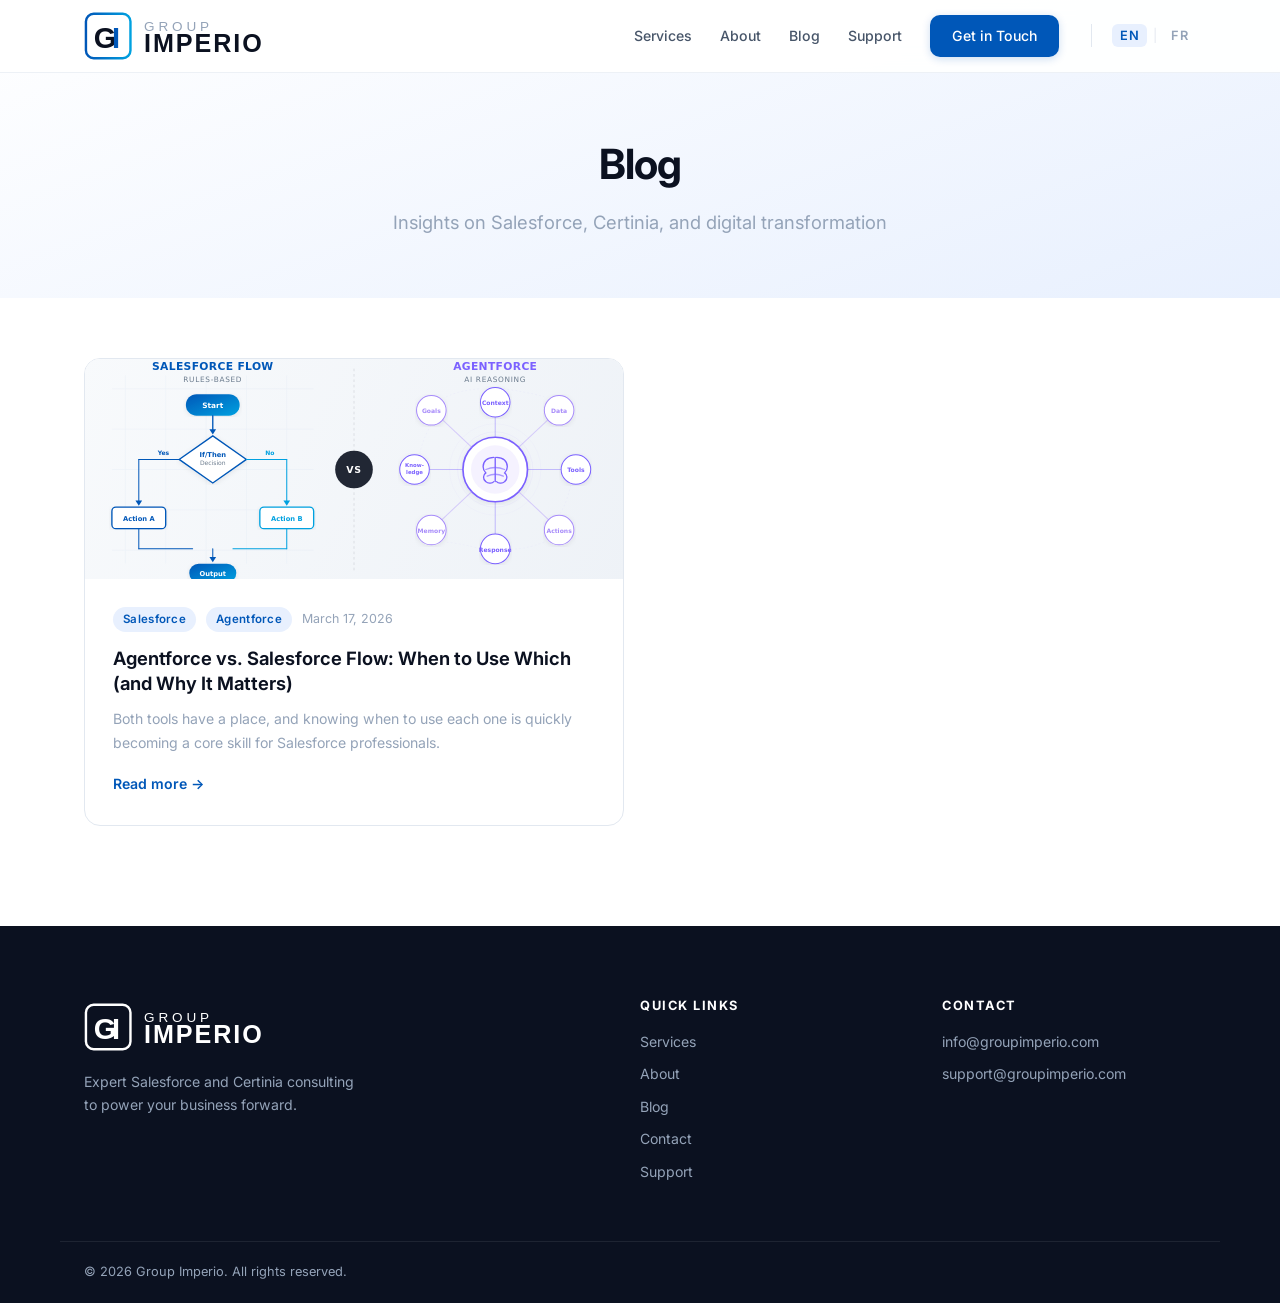
==== blog.html @ 8ea7d7a2 "Add blog with Agentforce vs Flow post, animated stat counters - Blog listing page and full article w" ====
<!DOCTYPE html>
<html lang="en">
<head>
    <meta charset="UTF-8">
    <link rel="icon" type="image/svg+xml" href="favicon.svg">
    <meta name="viewport" content="width=device-width, initial-scale=1.0">
    <title>Blog | Group Imperio</title>
    <link rel="stylesheet" href="styles.css">
    <link rel="preconnect" href="https://fonts.googleapis.com">
    <link rel="preconnect" href="https://fonts.gstatic.com" crossorigin>
    <link href="https://fonts.googleapis.com/css2?family=Inter:wght@300;400;500;600;700;800&display=swap" rel="stylesheet">
</head>
<body>
    <nav class="navbar">
        <div class="container nav-container">
            <a href="index.html" class="logo">
                <img src="logo.svg" alt="Group Imperio" class="logo-img">
            </a>
            <button class="nav-toggle" aria-label="Toggle navigation">
                <span></span>
                <span></span>
                <span></span>
            </button>
            <ul class="nav-links">
                <li><a href="index.html#services" data-en="Services" data-fr="Services">Services</a></li>
                <li><a href="index.html#about" data-en="About" data-fr="&Agrave; propos">About</a></li>
                <li><a href="blog.html" data-en="Blog" data-fr="Blogue">Blog</a></li>
                <li><a href="support.html" data-en="Support" data-fr="Soutien">Support</a></li>
                <li><a href="index.html#contact" class="btn btn-nav" data-en="Get in Touch" data-fr="Contactez-nous">Get in Touch</a></li>
                <li class="lang-switch">
                    <button class="lang-btn active" data-lang="en">EN</button>
                    <span class="lang-divider">|</span>
                    <button class="lang-btn" data-lang="fr">FR</button>
                </li>
            </ul>
        </div>
    </nav>

    <section class="blog-hero">
        <div class="container">
            <h1 data-en="Blog" data-fr="Blogue">Blog</h1>
            <p class="hero-subtitle" data-en="Insights on Salesforce, Certinia, and digital transformation" data-fr="Perspectives sur Salesforce, Certinia et la transformation num&eacute;rique">Insights on Salesforce, Certinia, and digital transformation</p>
        </div>
    </section>

    <section class="blog-list">
        <div class="container">
            <div class="blog-grid">
                <a href="blog/agentforce-vs-flow.html" class="blog-card">
                    <div class="blog-card-image">
                        <img src="img/blog-agentforce-vs-flow-hero.svg" alt="Agentforce vs Salesforce Flow">
                    </div>
                    <div class="blog-card-content">
                        <div class="blog-card-meta">
                            <span class="blog-tag">Salesforce</span>
                            <span class="blog-tag">Agentforce</span>
                            <span class="blog-date">March 17, 2026</span>
                        </div>
                        <h2>Agentforce vs. Salesforce Flow: When to Use Which (and Why It Matters)</h2>
                        <p>Both tools have a place, and knowing when to use each one is quickly becoming a core skill for Salesforce professionals.</p>
                        <span class="blog-read-more" data-en="Read more &rarr;" data-fr="Lire la suite &rarr;">Read more &rarr;</span>
                    </div>
                </a>
            </div>
        </div>
    </section>

    <footer class="footer">
        <div class="container footer-content">
            <div class="footer-brand">
                <a href="index.html" class="logo">
                    <img src="logo.svg" alt="Group Imperio" class="logo-img logo-img-footer">
                </a>
                <p data-en="Expert Salesforce and Certinia consulting to power your business forward." data-fr="Services-conseils experts Salesforce et Certinia pour propulser votre entreprise.">Expert Salesforce and Certinia consulting to power your business forward.</p>
            </div>
            <div class="footer-links">
                <h4 data-en="Quick Links" data-fr="Liens rapides">Quick Links</h4>
                <ul>
                    <li><a href="index.html#services" data-en="Services" data-fr="Services">Services</a></li>
                    <li><a href="index.html#about" data-en="About" data-fr="&Agrave; propos">About</a></li>
                    <li><a href="blog.html" data-en="Blog" data-fr="Blogue">Blog</a></li>
                    <li><a href="index.html#contact" data-en="Contact" data-fr="Contact">Contact</a></li>
                    <li><a href="support.html" data-en="Support" data-fr="Soutien">Support</a></li>
                </ul>
            </div>
            <div class="footer-contact">
                <h4>Contact</h4>
                <ul>
                    <li><a href="mailto:info@groupimperio.com">info@groupimperio.com</a></li>
                    <li><a href="mailto:support@groupimperio.com">support@groupimperio.com</a></li>
                </ul>
            </div>
        </div>
        <div class="container footer-bottom">
            <p>&copy; 2026 Group Imperio. All rights reserved.</p>
        </div>
    </footer>

    <script src="script.js"></script>
    <script type="text/javascript">window.$crisp=[];window.CRISP_WEBSITE_ID="f2834709-5a09-4df9-8c23-a9838bc8cb41";(function(){d=document;s=d.createElement("script");s.src="https://client.crisp.chat/l.js";s.async=1;d.getElementsByTagName("head")[0].appendChild(s);})();</script>
</body>
</html>
---- styles.css ----
/* ===== Reset & Base ===== */
*, *::before, *::after {
    margin: 0;
    padding: 0;
    box-sizing: border-box;
}

:root {
    --primary: #0057B8;
    --primary-dark: #003D82;
    --primary-light: #E8F0FE;
    --primary-glow: rgba(0, 87, 184, 0.12);
    --accent: #00A1E0;
    --accent-light: #E6F7FD;
    --dark: #0B1120;
    --gray-900: #1A2332;
    --gray-700: #475569;
    --gray-500: #94A3B8;
    --gray-300: #E2E8F0;
    --gray-100: #F8FAFC;
    --white: #FFFFFF;
    --radius: 10px;
    --radius-lg: 16px;
    --shadow-sm: 0 1px 2px rgba(0,0,0,0.04);
    --shadow: 0 1px 3px rgba(0,0,0,0.06), 0 4px 16px rgba(0,0,0,0.04);
    --shadow-lg: 0 4px 12px rgba(0,0,0,0.08), 0 16px 40px rgba(0,0,0,0.06);
    --shadow-xl: 0 8px 24px rgba(0,0,0,0.1), 0 24px 60px rgba(0,0,0,0.08);
    --transition: 0.3s cubic-bezier(0.4, 0, 0.2, 1);
}

html {
    scroll-behavior: smooth;
}

body {
    font-family: 'Inter', -apple-system, BlinkMacSystemFont, sans-serif;
    color: var(--gray-700);
    line-height: 1.6;
    background: var(--white);
    overflow-x: hidden;
}

.container {
    max-width: 1160px;
    margin: 0 auto;
    padding: 0 24px;
}

h1, h2, h3, h4 {
    color: var(--dark);
    line-height: 1.2;
}

a {
    text-decoration: none;
    color: inherit;
}

/* ===== Animations ===== */
@keyframes fadeInUp {
    from {
        opacity: 0;
        transform: translateY(24px);
    }
    to {
        opacity: 1;
        transform: translateY(0);
    }
}

@keyframes fadeIn {
    from { opacity: 0; }
    to { opacity: 1; }
}

[data-aos] {
    opacity: 0;
    transform: translateY(24px);
    transition: opacity 0.6s ease, transform 0.6s ease;
}

[data-aos].visible {
    opacity: 1;
    transform: translateY(0);
}

/* ===== Navbar ===== */
.navbar {
    position: fixed;
    top: 0;
    left: 0;
    right: 0;
    z-index: 1000;
    background: rgba(255, 255, 255, 0.92);
    backdrop-filter: blur(20px);
    -webkit-backdrop-filter: blur(20px);
    border-bottom: 1px solid rgba(226, 232, 240, 0.6);
    transition: box-shadow var(--transition);
}

.navbar.scrolled {
    box-shadow: 0 1px 12px rgba(0, 0, 0, 0.06);
}

.nav-container {
    display: flex;
    align-items: center;
    justify-content: space-between;
    height: 72px;
}

.logo {
    display: flex;
    align-items: center;
}

.logo-img {
    height: 58px;
    width: auto;
}

.logo-img-footer {
    filter: brightness(0) invert(1);
}

.nav-links {
    display: flex;
    align-items: center;
    gap: 28px;
    list-style: none;
}

.nav-links a {
    font-size: 0.88rem;
    font-weight: 500;
    color: var(--gray-700);
    transition: color var(--transition);
    position: relative;
}

.nav-links a:not(.btn)::after {
    content: '';
    position: absolute;
    bottom: -4px;
    left: 0;
    width: 0;
    height: 2px;
    background: var(--primary);
    transition: width var(--transition);
    border-radius: 1px;
}

.nav-links a:not(.btn):hover::after {
    width: 100%;
}

.nav-links a:hover {
    color: var(--primary);
}

/* Language Switcher */
.lang-switch {
    display: flex;
    align-items: center;
    gap: 6px;
    margin-left: 4px;
    padding-left: 20px;
    border-left: 1px solid var(--gray-300);
}

.lang-btn {
    background: none;
    border: none;
    font-family: inherit;
    font-size: 0.8rem;
    font-weight: 600;
    color: var(--gray-500);
    cursor: pointer;
    padding: 4px 8px;
    border-radius: 6px;
    transition: all var(--transition);
    letter-spacing: 0.5px;
}

.lang-btn.active {
    color: var(--primary);
    background: var(--primary-light);
}

.lang-btn:hover:not(.active) {
    color: var(--dark);
}

.lang-divider {
    color: var(--gray-300);
    font-size: 0.8rem;
}

.nav-toggle {
    display: none;
    flex-direction: column;
    gap: 5px;
    background: none;
    border: none;
    cursor: pointer;
    padding: 4px;
}

.nav-toggle span {
    width: 22px;
    height: 2px;
    background: var(--dark);
    border-radius: 2px;
    transition: var(--transition);
}

/* ===== Buttons ===== */
.btn {
    display: inline-flex;
    align-items: center;
    justify-content: center;
    padding: 13px 30px;
    border-radius: var(--radius);
    font-size: 0.92rem;
    font-weight: 600;
    cursor: pointer;
    transition: all var(--transition);
    border: none;
    font-family: inherit;
    gap: 8px;
}

.btn-primary {
    background: var(--primary);
    color: var(--white);
    box-shadow: 0 2px 8px rgba(0, 87, 184, 0.25);
}

.btn-primary:hover {
    background: var(--primary-dark);
    transform: translateY(-2px);
    box-shadow: 0 4px 16px rgba(0, 87, 184, 0.35);
}

.btn-outline {
    border: 1.5px solid var(--gray-300);
    color: var(--dark);
    background: var(--white);
}

.btn-outline:hover {
    border-color: var(--primary);
    color: var(--primary);
    background: var(--primary-light);
}

.btn-nav {
    background: var(--primary);
    color: var(--white) !important;
    padding: 10px 22px;
    border-radius: var(--radius);
    box-shadow: 0 2px 8px rgba(0, 87, 184, 0.2);
}

.btn-nav::after {
    display: none !important;
}

.btn-nav:hover {
    background: var(--primary-dark);
    transform: translateY(-1px);
}

.btn-full {
    width: 100%;
    padding: 15px;
    font-size: 1rem;
}

/* ===== Hero ===== */
.hero {
    position: relative;
    padding: 160px 0 120px;
    overflow: hidden;
}

.hero-bg {
    position: absolute;
    inset: 0;
    background:
        radial-gradient(ellipse 60% 50% at 70% 20%, rgba(0, 161, 224, 0.08) 0%, transparent 70%),
        radial-gradient(ellipse 50% 60% at 20% 80%, rgba(0, 87, 184, 0.06) 0%, transparent 70%),
        linear-gradient(170deg, var(--white) 0%, var(--gray-100) 100%);
    z-index: 0;
}

.hero-content {
    position: relative;
    z-index: 1;
    max-width: 720px;
}

.hero-badge {
    display: inline-block;
    padding: 6px 16px;
    background: var(--primary-light);
    color: var(--primary);
    font-size: 0.82rem;
    font-weight: 600;
    border-radius: 100px;
    margin-bottom: 24px;
    letter-spacing: 0.3px;
    animation: fadeIn 0.6s ease;
}

.hero h1 {
    font-size: 3.4rem;
    font-weight: 800;
    letter-spacing: -0.03em;
    margin-bottom: 20px;
    animation: fadeInUp 0.6s ease;
}

.highlight {
    color: var(--primary);
}

.hero-subtitle {
    font-size: 1.15rem;
    color: var(--gray-500);
    max-width: 560px;
    margin-bottom: 40px;
    line-height: 1.75;
    animation: fadeInUp 0.6s ease 0.1s both;
}

.hero-actions {
    display: flex;
    gap: 16px;
    flex-wrap: wrap;
    animation: fadeInUp 0.6s ease 0.2s both;
}

/* ===== Trusted By / Platforms ===== */
.trusted-by {
    padding: 48px 0;
    border-bottom: 1px solid var(--gray-300);
}

.trusted-label {
    text-align: center;
    font-size: 0.78rem;
    font-weight: 600;
    text-transform: uppercase;
    letter-spacing: 2px;
    color: var(--gray-700);
    margin-bottom: 28px;
}

.platform-logos {
    display: flex;
    align-items: center;
    justify-content: center;
    gap: 56px;
    opacity: 1;
}

.platform-logo img {
    height: 42px;
    width: auto;
    display: block;
}

.platform-logo img[alt="Salesforce"] {
    height: 58px;
}

/* Agentforce icon - purple/AI theme */
.service-icon-ai {
    background: linear-gradient(135deg, #F0EBFF 0%, #E8F0FE 100%);
    color: #7B61FF;
}

.service-logo-img {
    width: 32px;
    height: 32px;
    object-fit: contain;
}

/* ===== Section Headers ===== */
.section-header {
    text-align: center;
    margin-bottom: 60px;
}

.why-us .section-header {
    margin-bottom: 32px;
}

.section-title {
    font-size: 2.2rem;
    font-weight: 700;
    margin-bottom: 14px;
    letter-spacing: -0.02em;
}

.section-subtitle {
    color: var(--gray-500);
    font-size: 1.05rem;
    max-width: 520px;
    margin: 0 auto;
    line-height: 1.65;
}

/* Stand-alone section title (about) */
.about-content .section-title {
    text-align: left;
}

/* ===== Services ===== */
.services {
    padding: 100px 0;
}

.services-grid {
    display: grid;
    grid-template-columns: repeat(3, 1fr);
    gap: 24px;
}

.service-card {
    padding: 36px 30px;
    border: 1px solid var(--gray-300);
    border-radius: var(--radius-lg);
    transition: all var(--transition);
    background: var(--white);
}

.service-card:hover {
    border-color: transparent;
    box-shadow: var(--shadow-xl);
    transform: translateY(-6px);
}

.service-icon {
    width: 52px;
    height: 52px;
    display: flex;
    align-items: center;
    justify-content: center;
    background: linear-gradient(135deg, var(--primary-light) 0%, var(--accent-light) 100%);
    color: var(--primary);
    border-radius: 12px;
    margin-bottom: 22px;
}

.service-card h3 {
    font-size: 1.05rem;
    font-weight: 650;
    margin-bottom: 10px;
}

.service-card p {
    font-size: 0.88rem;
    color: var(--gray-500);
    line-height: 1.7;
}

/* ===== Industries ===== */
.industries {
    padding: 100px 0;
    background: var(--gray-100);
}

.industries-grid {
    display: grid;
    grid-template-columns: repeat(3, 1fr);
    gap: 24px;
}

.industry-card {
    padding: 32px 28px;
    background: var(--white);
    border-radius: var(--radius-lg);
    border: 1px solid var(--gray-300);
    transition: all var(--transition);
}

.industry-card:hover {
    border-color: transparent;
    box-shadow: var(--shadow-xl);
    transform: translateY(-6px);
}

.industry-icon {
    width: 48px;
    height: 48px;
    display: flex;
    align-items: center;
    justify-content: center;
    background: linear-gradient(135deg, var(--primary-light) 0%, var(--accent-light) 100%);
    color: var(--primary);
    border-radius: 10px;
    margin-bottom: 18px;
}

.industry-card h3 {
    font-size: 1.02rem;
    font-weight: 650;
    margin-bottom: 8px;
}

.industry-card p {
    font-size: 0.88rem;
    color: var(--gray-500);
    line-height: 1.7;
}

/* ===== About ===== */
.about {
    padding: 100px 0;
    background: var(--gray-100);
}

.about-layout {
    display: grid;
    grid-template-columns: 1fr 1fr;
    gap: 60px;
    align-items: center;
}

.about-content p {
    margin-bottom: 16px;
    font-size: 1rem;
    line-height: 1.8;
}

.about-stats {
    display: grid;
    grid-template-columns: 1fr;
    gap: 20px;
}

.stat-card {
    background: var(--white);
    padding: 28px 32px;
    border-radius: var(--radius-lg);
    box-shadow: var(--shadow);
    display: flex;
    align-items: center;
    gap: 20px;
    transition: transform var(--transition), box-shadow var(--transition);
}

.stat-card:hover {
    transform: translateY(-3px);
    box-shadow: var(--shadow-lg);
}

.stat-number {
    font-size: 2.4rem;
    font-weight: 800;
    color: var(--primary);
    letter-spacing: -0.02em;
    min-width: 80px;
}

.stat-label {
    font-size: 0.9rem;
    color: var(--gray-500);
    font-weight: 500;
}

/* ===== Why Us ===== */
.why-us {
    padding: 100px 0;
}

.features-grid {
    display: grid;
    grid-template-columns: repeat(2, 1fr);
    gap: 12px;
    max-width: 880px;
    margin: 0 auto;
}

.feature {
    padding: 32px;
    border-radius: var(--radius-lg);
    transition: all var(--transition);
    border: 1px solid transparent;
}

.feature:hover {
    background: var(--gray-100);
    border-color: var(--gray-300);
}

.feature-number {
    font-size: 0.8rem;
    font-weight: 800;
    color: var(--accent);
    margin-bottom: 14px;
    letter-spacing: 2px;
}

.feature h3 {
    font-size: 1.1rem;
    font-weight: 650;
    margin-bottom: 8px;
}

.feature p {
    font-size: 0.9rem;
    color: var(--gray-500);
    line-height: 1.7;
}

/* ===== Contact ===== */
.contact {
    padding: 100px 0;
    background: var(--gray-100);
}

.contact-form {
    max-width: 680px;
    margin: 0 auto;
    background: var(--white);
    padding: 48px;
    border-radius: var(--radius-lg);
    box-shadow: var(--shadow-lg);
}

.form-row {
    display: grid;
    grid-template-columns: 1fr 1fr;
    gap: 20px;
}

.form-group {
    margin-bottom: 20px;
}

.form-group label {
    display: block;
    font-size: 0.84rem;
    font-weight: 600;
    color: var(--dark);
    margin-bottom: 7px;
}

.form-group input,
.form-group select,
.form-group textarea {
    width: 100%;
    padding: 12px 16px;
    border: 1.5px solid var(--gray-300);
    border-radius: var(--radius);
    font-size: 0.92rem;
    font-family: inherit;
    color: var(--dark);
    background: var(--white);
    transition: all var(--transition);
}

.form-group input:focus,
.form-group select:focus,
.form-group textarea:focus {
    outline: none;
    border-color: var(--primary);
    box-shadow: 0 0 0 4px var(--primary-glow);
}

.full-width {
    grid-column: 1 / -1;
}

.recaptcha-group {
    display: flex;
    justify-content: center;
    margin-bottom: 24px;
}

/* ===== Blog ===== */
.blog-hero {
    padding: 140px 0 60px;
    background: linear-gradient(160deg, var(--white) 0%, var(--primary-light) 100%);
    text-align: center;
}

.blog-hero h1 {
    font-size: 2.6rem;
    font-weight: 700;
    margin-bottom: 16px;
    letter-spacing: -0.02em;
}

.blog-hero .hero-subtitle {
    max-width: 520px;
    margin: 0 auto;
}

.blog-list {
    padding: 60px 0 100px;
}

.blog-grid {
    display: grid;
    grid-template-columns: repeat(2, 1fr);
    gap: 32px;
}

.blog-card {
    display: block;
    border: 1px solid var(--gray-300);
    border-radius: var(--radius-lg);
    overflow: hidden;
    transition: all var(--transition);
    background: var(--white);
}

.blog-card:hover {
    border-color: transparent;
    box-shadow: var(--shadow-xl);
    transform: translateY(-6px);
}

.blog-card-image {
    width: 100%;
    height: 220px;
    overflow: hidden;
    background: var(--gray-100);
}

.blog-card-image img {
    width: 100%;
    height: 100%;
    object-fit: cover;
}

.blog-card-content {
    padding: 28px;
}

.blog-card-meta {
    display: flex;
    align-items: center;
    gap: 10px;
    margin-bottom: 14px;
    flex-wrap: wrap;
}

.blog-tag {
    display: inline-block;
    padding: 3px 10px;
    background: var(--primary-light);
    color: var(--primary);
    font-size: 0.72rem;
    font-weight: 600;
    border-radius: 100px;
    letter-spacing: 0.3px;
}

.blog-date {
    font-size: 0.78rem;
    color: var(--gray-500);
}

.blog-card-content h2 {
    font-size: 1.15rem;
    font-weight: 650;
    margin-bottom: 10px;
    line-height: 1.4;
}

.blog-card-content p {
    font-size: 0.88rem;
    color: var(--gray-500);
    line-height: 1.7;
    margin-bottom: 16px;
}

.blog-read-more {
    font-size: 0.88rem;
    font-weight: 600;
    color: var(--primary);
}

/* Blog Post */
.blog-post {
    padding: 120px 0 80px;
}

.blog-post .container {
    max-width: 780px;
}

.blog-back {
    display: inline-block;
    font-size: 0.88rem;
    font-weight: 500;
    color: var(--primary);
    margin-bottom: 32px;
    transition: color var(--transition);
}

.blog-back:hover {
    color: var(--primary-dark);
}

.blog-post-meta {
    display: flex;
    align-items: center;
    gap: 10px;
    margin-bottom: 20px;
    flex-wrap: wrap;
}

.blog-post-header h1 {
    font-size: 2.4rem;
    font-weight: 800;
    letter-spacing: -0.03em;
    line-height: 1.2;
    margin-bottom: 14px;
}

.blog-post-author {
    font-size: 0.9rem;
    color: var(--gray-500);
    margin-bottom: 0;
}

.blog-post-hero {
    margin: 40px 0;
    border-radius: var(--radius-lg);
    overflow: hidden;
}

.blog-post-hero img {
    width: 100%;
    height: auto;
    display: block;
}

.blog-post-body {
    font-size: 1.02rem;
    line-height: 1.85;
    color: var(--gray-700);
}

.blog-post-body h2 {
    font-size: 1.5rem;
    font-weight: 700;
    margin-top: 48px;
    margin-bottom: 18px;
    letter-spacing: -0.01em;
}

.blog-post-body p {
    margin-bottom: 18px;
}

.blog-intro {
    font-size: 1.1rem;
    line-height: 1.85;
}

.blog-post-body ul {
    margin: 0 0 24px 20px;
}

.blog-post-body ul li {
    margin-bottom: 10px;
}

.blog-post-body strong {
    color: var(--dark);
}

.blog-inline-img {
    width: 100%;
    height: auto;
    border-radius: var(--radius-lg);
    margin: 28px 0;
    border: 1px solid var(--gray-300);
}

/* Comparison cards */
.blog-comparison {
    display: grid;
    grid-template-columns: 1fr 1fr;
    gap: 20px;
    margin: 28px 0;
}

.blog-compare-card {
    padding: 28px;
    border-radius: var(--radius-lg);
    text-align: center;
}

.blog-compare-card h3 {
    font-size: 1rem;
    margin-bottom: 8px;
}

.blog-compare-quote {
    font-size: 1.05rem;
    font-style: italic;
    color: var(--gray-700);
    margin: 0;
}

.blog-compare-flow {
    background: var(--primary-light);
    border: 1px solid rgba(0, 87, 184, 0.15);
}

.blog-compare-flow h3 {
    color: var(--primary);
}

.blog-compare-agent {
    background: #F0EBFF;
    border: 1px solid rgba(123, 97, 255, 0.15);
}

.blog-compare-agent h3 {
    color: #7B61FF;
}

/* Table */
.blog-table-wrapper {
    overflow-x: auto;
    margin: 28px 0;
    border-radius: var(--radius-lg);
    border: 1px solid var(--gray-300);
}

.blog-table {
    width: 100%;
    border-collapse: collapse;
    font-size: 0.88rem;
}

.blog-table th {
    background: var(--gray-100);
    padding: 14px 18px;
    text-align: left;
    font-weight: 650;
    color: var(--dark);
    border-bottom: 1px solid var(--gray-300);
}

.blog-table td {
    padding: 12px 18px;
    border-bottom: 1px solid var(--gray-300);
    color: var(--gray-700);
}

.blog-table tr:last-child td {
    border-bottom: none;
}

.blog-table tr:hover td {
    background: var(--gray-100);
}

/* Callouts */
.blog-callout {
    padding: 24px 28px;
    background: var(--primary-light);
    border-left: 4px solid var(--primary);
    border-radius: 0 var(--radius) var(--radius) 0;
    margin: 28px 0;
    font-size: 0.95rem;
    line-height: 1.75;
}

.blog-callout-purple {
    background: #F0EBFF;
    border-left-color: #7B61FF;
}

/* CTA */
.blog-cta {
    text-align: center;
    padding: 48px 32px;
    background: var(--gray-100);
    border-radius: var(--radius-lg);
    margin: 48px 0 32px;
}

.blog-cta p {
    font-size: 1.1rem;
    font-weight: 500;
    color: var(--dark);
    margin-bottom: 20px;
}

/* Author box */
.blog-author-box {
    padding: 28px;
    border: 1px solid var(--gray-300);
    border-radius: var(--radius-lg);
    margin-top: 32px;
}

.blog-author-box h3 {
    font-size: 0.95rem;
    margin-bottom: 8px;
}

.blog-author-box p {
    font-size: 0.9rem;
    color: var(--gray-500);
    margin: 0;
    line-height: 1.7;
}

@media (max-width: 768px) {
    .blog-grid {
        grid-template-columns: 1fr;
    }

    .blog-post-header h1 {
        font-size: 1.8rem;
    }

    .blog-comparison {
        grid-template-columns: 1fr;
    }

    .blog-hero h1 {
        font-size: 2rem;
    }
}

/* ===== Support Page ===== */
.support-hero {
    padding: 140px 0 60px;
    background: linear-gradient(160deg, var(--white) 0%, var(--primary-light) 100%);
    text-align: center;
}

.support-hero h1 {
    font-size: 2.6rem;
    font-weight: 700;
    margin-bottom: 16px;
    letter-spacing: -0.02em;
}

.support-hero .hero-subtitle {
    max-width: 520px;
    margin: 0 auto;
}

.support-form-section {
    padding: 60px 0 100px;
}

.support-form-section .contact-form {
    max-width: 680px;
    margin: 0 auto;
}

/* ===== Thank You Page ===== */
.thankyou-hero {
    min-height: 100vh;
    display: flex;
    align-items: center;
}

.thankyou-content {
    text-align: center;
}

.thankyou-content h1 {
    margin-bottom: 16px;
}

.thankyou-content .hero-subtitle {
    max-width: 480px;
    margin: 0 auto 36px;
}

.thankyou-icon {
    color: #059669;
    margin-bottom: 24px;
}

/* ===== Footer ===== */
.footer {
    background: var(--dark);
    color: var(--gray-500);
    padding: 72px 0 0;
}

.footer-content {
    display: grid;
    grid-template-columns: 2fr 1fr 1fr;
    gap: 48px;
    padding-bottom: 48px;
}

.footer-brand .logo {
    display: inline-flex;
    margin-bottom: 14px;
}

.footer-brand p {
    font-size: 0.88rem;
    color: var(--gray-500);
    max-width: 280px;
    line-height: 1.7;
}

.footer h4 {
    color: var(--white);
    font-size: 0.8rem;
    text-transform: uppercase;
    letter-spacing: 1.5px;
    margin-bottom: 18px;
}

.footer ul {
    list-style: none;
}

.footer ul li {
    margin-bottom: 10px;
    font-size: 0.88rem;
}

.footer ul li a {
    transition: color var(--transition);
}

.footer ul li a:hover {
    color: var(--white);
}

.footer-bottom {
    border-top: 1px solid rgba(255, 255, 255, 0.08);
    padding: 20px 24px;
    font-size: 0.8rem;
    color: var(--gray-500);
}

/* ===== Responsive ===== */
@media (max-width: 968px) {
    .services-grid,
    .industries-grid {
        grid-template-columns: repeat(2, 1fr);
    }

    .about-layout {
        grid-template-columns: 1fr;
        gap: 40px;
    }

    .about-stats {
        grid-template-columns: repeat(3, 1fr);
    }
}

@media (max-width: 768px) {
    .nav-toggle {
        display: flex;
    }

    .nav-links {
        position: fixed;
        top: 72px;
        left: 0;
        right: 0;
        background: rgba(255, 255, 255, 0.98);
        backdrop-filter: blur(20px);
        flex-direction: column;
        padding: 24px;
        gap: 12px;
        border-bottom: 1px solid var(--gray-300);
        transform: translateY(-120%);
        transition: transform var(--transition);
    }

    .nav-links.active {
        transform: translateY(0);
    }

    .lang-switch {
        border-left: none;
        padding-left: 0;
        padding-top: 8px;
        border-top: 1px solid var(--gray-300);
        justify-content: center;
    }

    .hero {
        padding: 130px 0 80px;
    }

    .hero h1 {
        font-size: 2.4rem;
    }

    .hero-subtitle {
        font-size: 1.05rem;
    }

    .services-grid,
    .industries-grid {
        grid-template-columns: 1fr;
    }

    .features-grid {
        grid-template-columns: 1fr;
    }

    .form-row {
        grid-template-columns: 1fr;
    }

    .about-stats {
        grid-template-columns: 1fr;
    }

    .stat-card {
        justify-content: center;
    }

    .footer-content {
        grid-template-columns: 1fr;
        gap: 32px;
    }

    .platform-logos {
        gap: 32px;
        flex-wrap: wrap;
    }

    .contact-form {
        padding: 32px 24px;
    }

    .support-hero h1 {
        font-size: 2rem;
    }
}
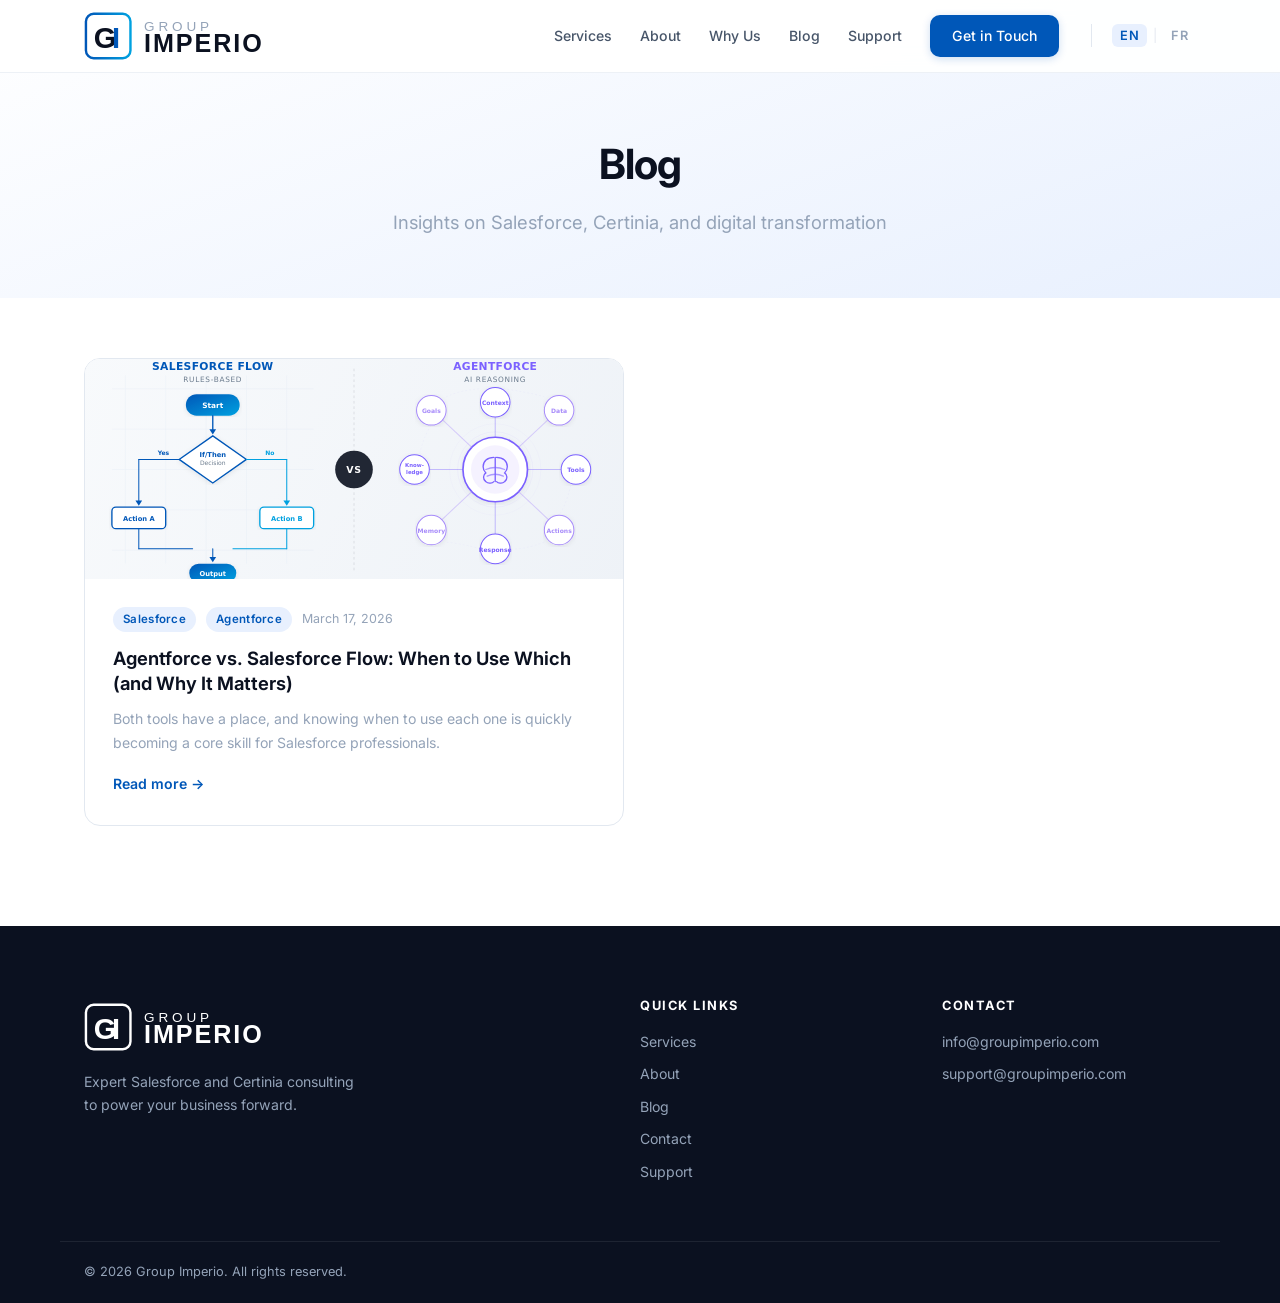
==== commit 5a370cde: "Fix missing nav links and update projects delivered count Add "Why Us" link to navigation on blog, b" ====
--- a/blog.html
+++ b/blog.html
@@ -24,6 +24,7 @@
             <ul class="nav-links">
                 <li><a href="index.html#services" data-en="Services" data-fr="Services">Services</a></li>
                 <li><a href="index.html#about" data-en="About" data-fr="&Agrave; propos">About</a></li>
+                <li><a href="index.html#why-us" data-en="Why Us" data-fr="Pourquoi nous">Why Us</a></li>
                 <li><a href="blog.html" data-en="Blog" data-fr="Blogue">Blog</a></li>
                 <li><a href="support.html" data-en="Support" data-fr="Soutien">Support</a></li>
                 <li><a href="index.html#contact" class="btn btn-nav" data-en="Get in Touch" data-fr="Contactez-nous">Get in Touch</a></li>
